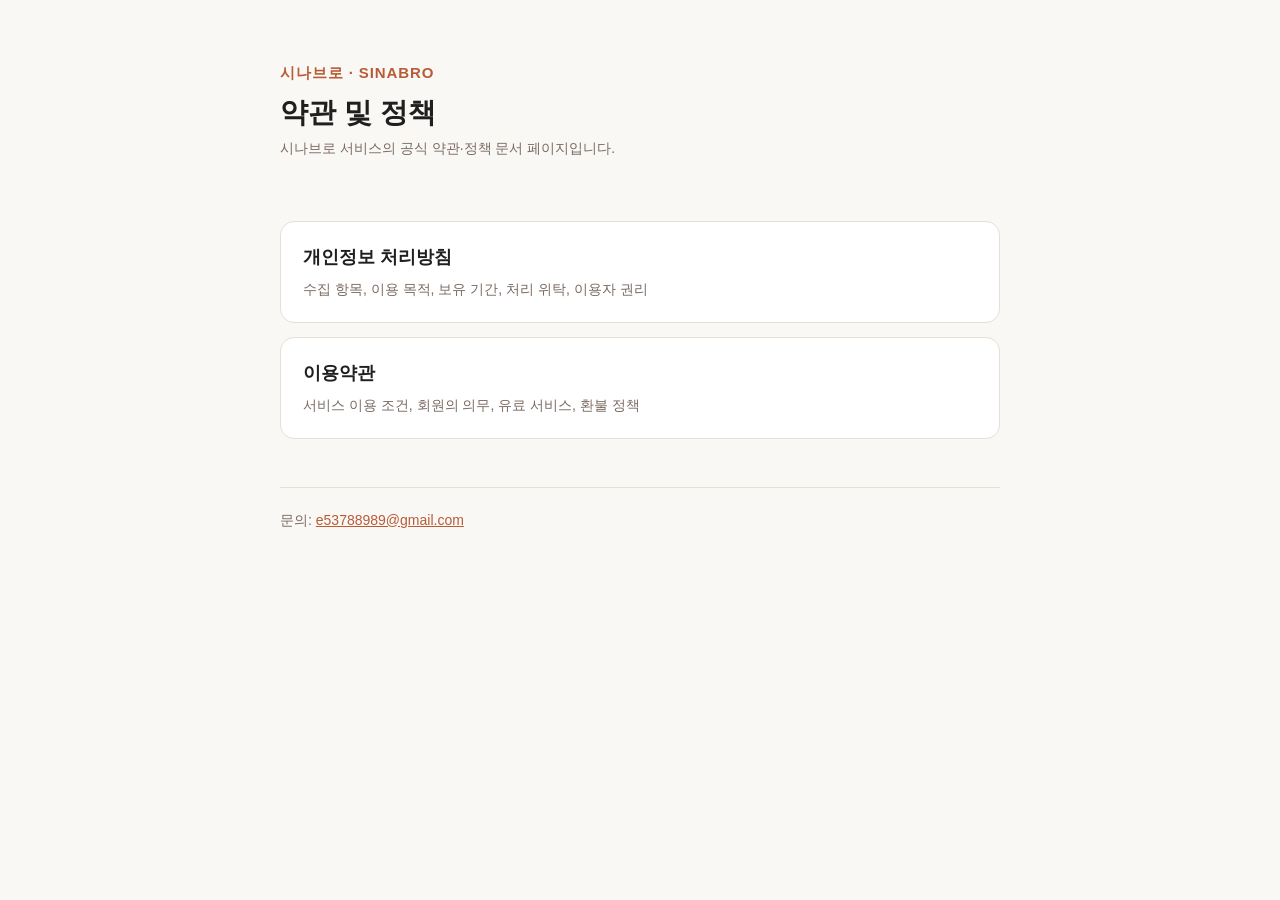
==== index.html @ 9e748c69 "Add files via upload" ====
<!DOCTYPE html>
<html lang="ko">
<head>
<meta charset="utf-8">
<meta name="viewport" content="width=device-width, initial-scale=1">
<title>시나브로 — 약관 및 정책</title>
<link rel="stylesheet" href="style.css">
</head>
<body>
<div class="wrap">
  <header class="site">
    <div class="brand">시나브로 · SINABRO</div>
    <h1>약관 및 정책</h1>
    <p class="meta">시나브로 서비스의 공식 약관·정책 문서 페이지입니다.</p>
  </header>
  <div class="home-links">
    <a href="privacy.html">개인정보 처리방침<span>수집 항목, 이용 목적, 보유 기간, 처리 위탁, 이용자 권리</span></a>
    <a href="terms.html">이용약관<span>서비스 이용 조건, 회원의 의무, 유료 서비스, 환불 정책</span></a>
  </div>
  <footer class="site">
    문의: <a href="mailto:e53788989@gmail.com">e53788989@gmail.com</a>
  </footer>
</div>
</body>
</html>
---- style.css ----
:root {
  --bg: #FAF8F5;
  --card: #FFFFFF;
  --text: #1F1F1F;
  --muted: #7A6A62;
  --accent: #B85C38;
  --line: #E8DED8;
}
* { box-sizing: border-box; margin: 0; padding: 0; }
body {
  background: var(--bg);
  color: var(--text);
  font-family: "Apple SD Gothic Neo", "Noto Sans KR", "Malgun Gothic", sans-serif;
  font-size: 17px;
  line-height: 1.75;
  -webkit-text-size-adjust: 100%;
}
.wrap { max-width: 760px; margin: 0 auto; padding: 32px 20px 80px; }
header.site { padding: 28px 0 12px; }
header.site .brand { color: var(--accent); font-weight: 700; font-size: 15px; letter-spacing: 0.06em; }
h1 { font-size: 28px; line-height: 1.35; margin: 8px 0 4px; }
.meta { color: var(--muted); font-size: 14px; margin-bottom: 20px; }
.meta .todo { background: #FFF3CD; color: #8a6d1a; padding: 1px 6px; border-radius: 4px; font-weight: 600; }
nav.toc { background: var(--card); border: 1px solid var(--line); border-radius: 12px; padding: 14px 18px; margin-bottom: 28px; font-size: 15px; }
nav.toc a { color: var(--accent); text-decoration: none; }
nav.toc a:hover { text-decoration: underline; }
main h2 { font-size: 20px; margin: 36px 0 10px; padding-top: 8px; border-top: 1px solid var(--line); }
main h2:first-of-type { border-top: none; }
main p, main li { margin-bottom: 8px; }
main ul, main ol { padding-left: 24px; margin-bottom: 12px; }
main strong { color: var(--accent); }
table { width: 100%; border-collapse: collapse; margin: 12px 0 16px; font-size: 15px; background: var(--card); }
th, td { border: 1px solid var(--line); padding: 9px 12px; text-align: left; vertical-align: top; }
th { background: var(--bg); }
.note { color: var(--muted); font-size: 15px; }
footer.site { margin-top: 48px; padding-top: 20px; border-top: 1px solid var(--line); color: var(--muted); font-size: 14px; }
footer.site a { color: var(--accent); }
.home-links { display: grid; gap: 14px; margin-top: 28px; }
.home-links a {
  display: block; background: var(--card); border: 1px solid var(--line);
  border-radius: 14px; padding: 20px 22px; text-decoration: none; color: var(--text);
  font-size: 18px; font-weight: 600;
}
.home-links a:hover { border-color: var(--accent); }
.home-links a span { display: block; margin-top: 4px; color: var(--muted); font-size: 14px; font-weight: 400; }
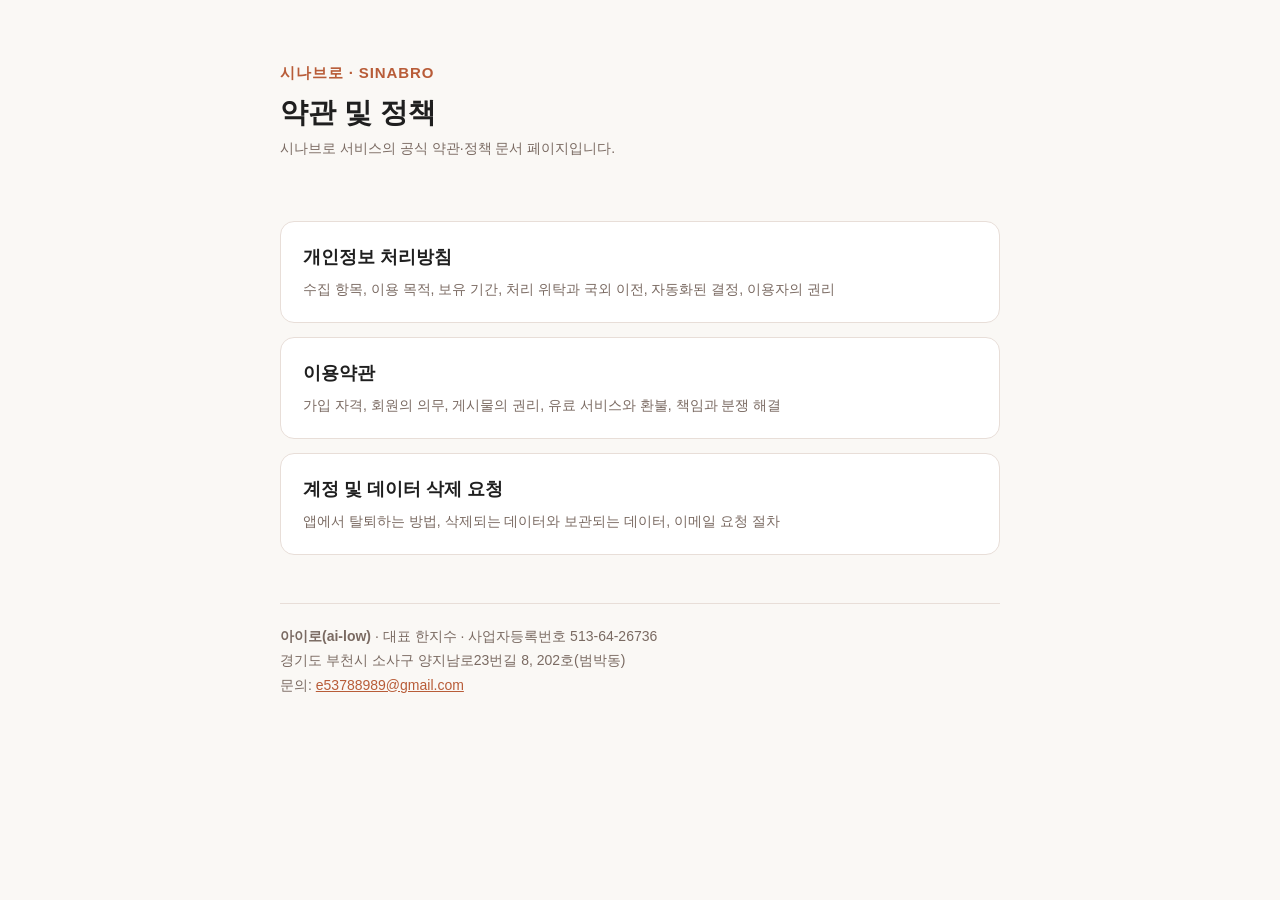
==== commit 53db01f1: "docs: 약관·정책을 개정본으로 통일하고 미기입 자리표시자 제거 이 사이트의 privacy.html·terms.html에 채워지지 않은 자리표시자가 그대로 공개돼 있었다 — [회" ====
--- a/index.html
+++ b/index.html
@@ -13,11 +13,16 @@
     <h1>약관 및 정책</h1>
     <p class="meta">시나브로 서비스의 공식 약관·정책 문서 페이지입니다.</p>
   </header>
+
   <div class="home-links">
-    <a href="privacy.html">개인정보 처리방침<span>수집 항목, 이용 목적, 보유 기간, 처리 위탁, 이용자 권리</span></a>
-    <a href="terms.html">이용약관<span>서비스 이용 조건, 회원의 의무, 유료 서비스, 환불 정책</span></a>
+    <a href="privacy.html">개인정보 처리방침<span>수집 항목, 이용 목적, 보유 기간, 처리 위탁과 국외 이전, 자동화된 결정, 이용자의 권리</span></a>
+    <a href="terms.html">이용약관<span>가입 자격, 회원의 의무, 게시물의 권리, 유료 서비스와 환불, 책임과 분쟁 해결</span></a>
+    <a href="account-deletion.html">계정 및 데이터 삭제 요청<span>앱에서 탈퇴하는 방법, 삭제되는 데이터와 보관되는 데이터, 이메일 요청 절차</span></a>
   </div>
+
   <footer class="site">
+    <strong>아이로(ai-low)</strong> · 대표 한지수 · 사업자등록번호 513-64-26736<br>
+    경기도 부천시 소사구 양지남로23번길 8, 202호(범박동)<br>
     문의: <a href="mailto:e53788989@gmail.com">e53788989@gmail.com</a>
   </footer>
 </div>
--- a/style.css
+++ b/style.css
@@ -20,7 +20,6 @@
 header.site .brand { color: var(--accent); font-weight: 700; font-size: 15px; letter-spacing: 0.06em; }
 h1 { font-size: 28px; line-height: 1.35; margin: 8px 0 4px; }
 .meta { color: var(--muted); font-size: 14px; margin-bottom: 20px; }
-.meta .todo { background: #FFF3CD; color: #8a6d1a; padding: 1px 6px; border-radius: 4px; font-weight: 600; }
 nav.toc { background: var(--card); border: 1px solid var(--line); border-radius: 12px; padding: 14px 18px; margin-bottom: 28px; font-size: 15px; }
 nav.toc a { color: var(--accent); text-decoration: none; }
 nav.toc a:hover { text-decoration: underline; }
@@ -43,3 +42,24 @@
 }
 .home-links a:hover { border-color: var(--accent); }
 .home-links a span { display: block; margin-top: 4px; color: var(--muted); font-size: 14px; font-weight: 400; }
+
+/* 본문 소제목 — 처리방침의 조문 내 구분 */
+main h3 { font-size: 17px; margin: 22px 0 8px; color: #4A3F3A; }
+
+/* 강조 박스 */
+.notice {
+  background: #FFF3E0; border: 1px solid #F0D9B5; border-radius: 10px;
+  padding: 14px 16px; margin: 18px 0; font-size: 16px; color: #7A5C2E;
+}
+.notice strong { color: inherit; }
+
+/* 넓은 표는 박스 안에서 가로 스크롤 — 본문은 절대 가로로 밀리지 않게 */
+.scroll { overflow-x: auto; -webkit-overflow-scrolling: touch; margin: 12px 0 16px; }
+.scroll table { margin: 0; min-width: 520px; }
+
+main code {
+  background: #F1EAE3; padding: 2px 6px; border-radius: 4px;
+  font-size: 15px; font-family: ui-monospace, SFMono-Regular, Menlo, monospace;
+}
+main a { color: var(--accent); }
+main ol > li { margin-bottom: 8px; }
